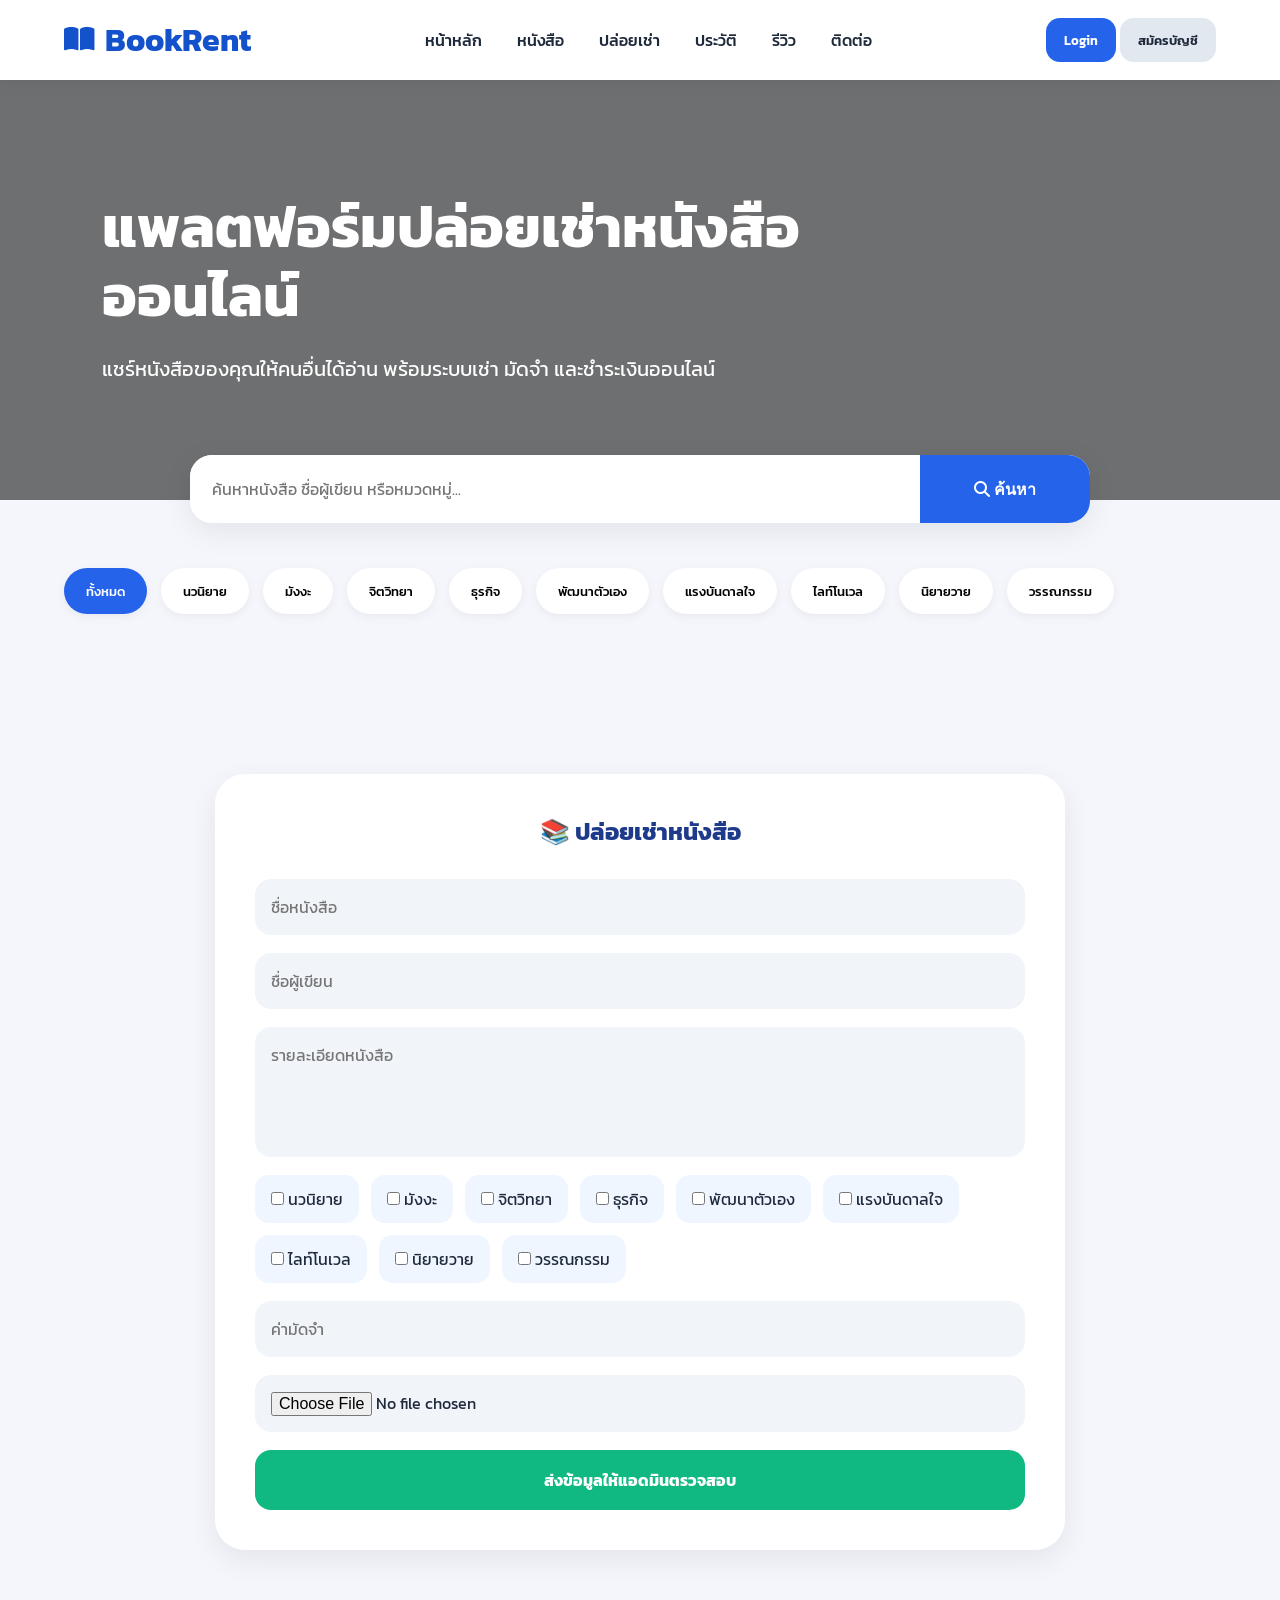
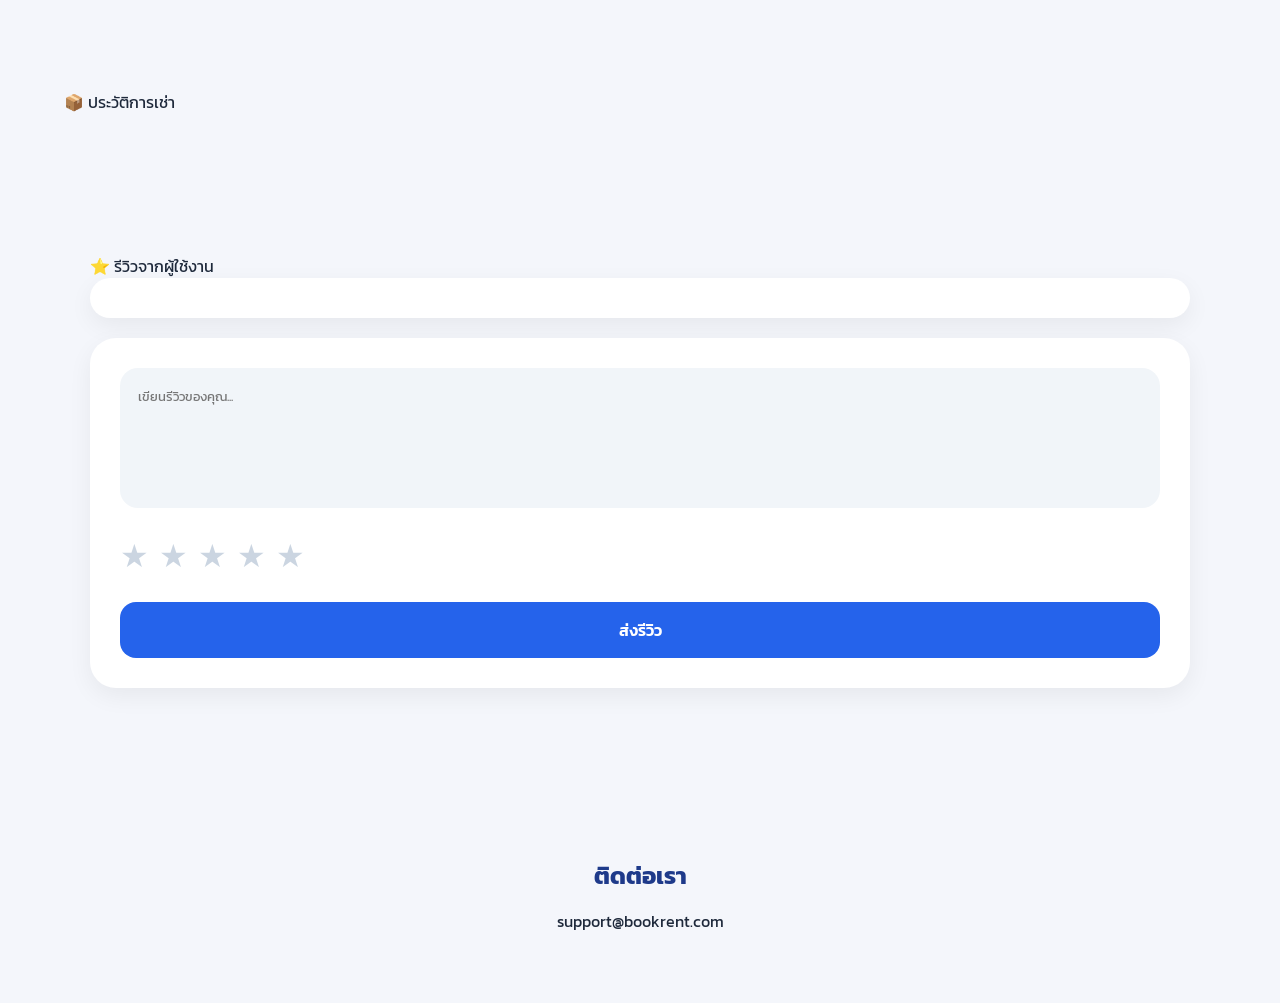
==== index.html @ e0155599 "Add files via upload" ====
<!DOCTYPE html>
<html lang="th">

<head>

    <meta charset="UTF-8">

    <meta name="viewport" content="width=device-width, initial-scale=1.0">

    <title>BookRent Platform</title>

    <!-- FONT -->

    <link rel="preconnect" href="https://fonts.googleapis.com">

    <link rel="preconnect" href="https://fonts.gstatic.com" crossorigin>

    <link href="https://fonts.googleapis.com/css2?family=Kanit:wght@300;400;500;600;700&display=swap"
        rel="stylesheet">

    <!-- ICON -->

    <link rel="stylesheet"
        href="https://cdnjs.cloudflare.com/ajax/libs/font-awesome/6.5.2/css/all.min.css">

    <!-- STYLE -->

    <link rel="stylesheet" href="css/style.css">

</head>

<body>

    <!-- ================= LOADER ================= -->

    <div class="loader" id="loader">

        <div class="spinner"></div>

        <p>
            กำลังโหลดระบบ...
        </p>

    </div>

    <!-- ================= NAVBAR ================= -->

    <header class="navbar">

        <div class="logo">

            <i class="fa-solid fa-book-open"></i>
            BookRent

        </div>

        <nav>

            <ul class="nav-links">

                <li>
                    <a href="#home">
                        หน้าหลัก
                    </a>
                </li>

                <li>
                    <a href="#books">
                        หนังสือ
                    </a>
                </li>

                <li>
                    <a href="#listing">
                        ปล่อยเช่า
                    </a>
                </li>

                <li>
                    <a href="#history">
                        ประวัติ
                    </a>
                </li>

                <li>
                    <a href="#reviews">
                        รีวิว
                    </a>
                </li>

                <li>
                    <a href="#contact">
                        ติดต่อ
                    </a>
                </li>

            </ul>

        </nav>

        <!-- BEFORE LOGIN -->

        <div class="guest-actions" id="guestActions">

            <button class="login-nav-btn" id="openLoginBtn">

                Login

            </button>

            <button class="register-nav-btn" id="openRegisterBtn">

                สมัครบัญชี

            </button>

        </div>

        <!-- AFTER LOGIN -->

        <div class="user-box hidden" id="userProfile">

            <img src="https://i.pravatar.cc/100"
                class="user-avatar"
                id="userAvatar">

            <div class="profile-info">

                <h4 id="profileName">

                    Guest

                </h4>

                <span id="profileRole">

                    ผู้ใช้งาน

                </span>

            </div>

            <button class="logout-btn" id="logoutBtn">

                ออกจากระบบ

            </button>

        </div>

    </header>

    <!-- ================= HERO ================= -->

    <section class="hero" id="home">

        <div class="hero-overlay"></div>

        <div class="hero-content">

            <h1>

                แพลตฟอร์มปล่อยเช่าหนังสือออนไลน์

            </h1>

            <p>

                แชร์หนังสือของคุณให้คนอื่นได้อ่าน
                พร้อมระบบเช่า มัดจำ และชำระเงินออนไลน์

            </p>

        </div>

    </section>

    <!-- ================= SEARCH ================= -->

    <section class="search-section">

        <div class="search-box">

            <input type="text"
                id="searchInput"
                placeholder="ค้นหาหนังสือ ชื่อผู้เขียน หรือหมวดหมู่...">

            <button id="searchBtn">

                <i class="fa-solid fa-magnifying-glass"></i>

                ค้นหา

            </button>

        </div>

    </section>

    <!-- ================= CATEGORY ================= -->

    <section class="categories">

        <div class="category-buttons">

            <button class="category-btn active"
                data-category="all">

                ทั้งหมด

            </button>

            <button class="category-btn"
                data-category="นวนิยาย">

                นวนิยาย

            </button>

            <button class="category-btn"
                data-category="มังงะ">

                มังงะ

            </button>

            <button class="category-btn"
                data-category="จิตวิทยา">

                จิตวิทยา

            </button>

            <button class="category-btn"
                data-category="ธุรกิจ">

                ธุรกิจ

            </button>

            <button class="category-btn"
                data-category="พัฒนาตัวเอง">

                พัฒนาตัวเอง

            </button>

            <button class="category-btn"
                data-category="แรงบันดาลใจ">

                แรงบันดาลใจ

            </button>

            <button class="category-btn"
                data-category="ไลท์โนเวล">

                ไลท์โนเวล

            </button>

            <button class="category-btn"
                data-category="นิยายวาย">

                นิยายวาย

            </button>

            <button class="category-btn"
                data-category="วรรณกรรม">

                วรรณกรรม

            </button>

        </div>

    </section>

    <!-- ================= BOOK GRID ================= -->

    <section class="book-grid"
        id="books">

    </section>

    <!-- ================= LISTING ================= -->

    <section class="listing-section"
        id="listing">

        <div class="listing-box">

            <h2>

                📚 ปล่อยเช่าหนังสือ

            </h2>

            <form id="bookForm">

                <input type="text"
                    id="bookTitle"
                    placeholder="ชื่อหนังสือ"
                    required>

                <input type="text"
                    id="bookAuthor"
                    placeholder="ชื่อผู้เขียน"
                    required>

                <textarea id="bookDescription"
                    placeholder="รายละเอียดหนังสือ"></textarea>

                <!-- CATEGORY -->

                <div class="multi-category">

                    <label>

                        <input type="checkbox"
                            value="นวนิยาย">

                        นวนิยาย

                    </label>

                    <label>

                        <input type="checkbox"
                            value="มังงะ">

                        มังงะ

                    </label>

                    <label>

                        <input type="checkbox"
                            value="จิตวิทยา">

                        จิตวิทยา

                    </label>

                    <label>

                        <input type="checkbox"
                            value="ธุรกิจ">

                        ธุรกิจ

                    </label>

                    <label>

                        <input type="checkbox"
                            value="พัฒนาตัวเอง">

                        พัฒนาตัวเอง

                    </label>

                    <label>

                        <input type="checkbox"
                            value="แรงบันดาลใจ">

                        แรงบันดาลใจ

                    </label>

                    <label>

                        <input type="checkbox"
                            value="ไลท์โนเวล">

                        ไลท์โนเวล

                    </label>

                    <label>

                        <input type="checkbox"
                            value="นิยายวาย">

                        นิยายวาย

                    </label>

                    <label>

                        <input type="checkbox"
                            value="วรรณกรรม">

                        วรรณกรรม

                    </label>

                </div>

                <input type="number"
                    id="bookDeposit"
                    placeholder="ค่ามัดจำ">

                <input type="file"
                    id="bookImage"
                    accept="image/*">

                <img id="previewImage"
                    class="preview hidden">

                <button type="submit"
                    class="submit-btn">

                    ส่งข้อมูลให้แอดมินตรวจสอบ

                </button>

            </form>

            <div id="statusMessage"></div>

        </div>

    </section>

    <!-- ================= HISTORY ================= -->

    <section class="history-section"
        id="history">

        <div class="section-title">

            📦 ประวัติการเช่า

        </div>

        <div class="history-grid"
            id="historyGrid">

        </div>

    </section>

    <!-- ================= REVIEWS ================= -->

    <section class="reviews"
        id="reviews">

        <div class="reviews-container">

            <div class="section-title">

                ⭐ รีวิวจากผู้ใช้งาน

            </div>

            <!-- STORE RATE SUMMARY -->
            <div class="store-rate-summary" id="storeRateSummary">
                <!-- Rating will be displayed here -->
            </div>

            <div class="review-form-box">

                <textarea id="reviewMessage"
                    placeholder="เขียนรีวิวของคุณ..."></textarea>

                <div class="star-select">

                    <span data-star="1">★</span>
                    <span data-star="2">★</span>
                    <span data-star="3">★</span>
                    <span data-star="4">★</span>
                    <span data-star="5">★</span>

                </div>

                <button id="submitReviewBtn">

                    ส่งรีวิว

                </button>

            </div>

            <div class="review-list"
                id="reviewList">

            </div>

        </div>

    </section>

    <!-- ================= CONTACT ================= -->

    <section class="contact"
        id="contact">

        <h2>

            ติดต่อเรา

        </h2>

        <p>

            support@bookrent.com

        </p>

    </section>

    <!-- ================= LOGIN MODAL ================= -->

    <div class="login-modal hidden"
        id="loginModal">

        <div class="login-box">

            <span class="close-login"
                id="closeLoginModal">

                ✕

            </span>

            <h2>

                เข้าสู่ระบบ

            </h2>

            <input type="text"
                id="loginUsername"
                placeholder="ชื่อผู้ใช้">

            <input type="password"
                id="loginPassword"
                placeholder="รหัสผ่าน">

            <button class="register-btn"
                id="loginBtn">

                Login

            </button>

        </div>

    </div>

    <!-- ================= REGISTER MODAL ================= -->

    <div class="register-modal hidden"
        id="registerModal">

        <div class="register-box">

            <span class="close-register"
                id="closeRegisterModal">

                ✕

            </span>

            <h2>

                สมัครบัญชี

            </h2>

            <input type="text"
                id="registerUsername"
                placeholder="ชื่อผู้ใช้">

            <input type="text"
                id="registerPhone"
                placeholder="เบอร์โทรศัพท์">

            <input type="password"
                id="registerPassword"
                placeholder="รหัสผ่าน">

            <input type="password"
                id="registerConfirmPassword"
                placeholder="ยืนยันรหัสผ่าน">

            <!-- TERMS -->

            <div class="terms-box-check" style="display: flex; justify-content: space-between; align-items: center; margin-bottom: 20px; margin-top: 10px;">
                <label style="display: flex; align-items: center; gap: 8px; cursor: pointer; margin: 0; font-weight: 500;">
                    <input type="checkbox" id="acceptTerms" style="width: 18px; height: 18px; margin: 0; cursor: pointer;">
                    ฉันยอมรับ
                </label>
                <span id="openTerms" style="color: #4f46e5; cursor: pointer; text-decoration: underline; font-weight: 600;">
                    เงื่อนไขการใช้บริการ
                </span>
            </div>

            <button class="register-btn"
                id="registerBtn">

                สมัครบัญชี

            </button>

        </div>

    </div>

    <!-- ================= TERMS MODAL ================= -->

    <div class="terms-modal hidden"
        id="termsModal">

        <div class="terms-content-box">

            <span class="close-terms"
                id="closeTermsModal">

                ✕

            </span>

            <h2>

                เงื่อนไขการใช้บริการ

            </h2>

            <div class="terms-content" style="max-height: 400px; overflow-y: auto; text-align: left; padding: 10px; font-size: 1rem; line-height: 1.6;">
                <h3 style="margin-bottom: 10px; color: #1e293b; font-size: 1.5rem;">ข้อกำหนดและเงื่อนไขการใช้บริการ (Terms of Service)</h3>
                <p>ยินดีต้อนรับสู่เว็บไซต์ “BookRent Platform”<br>เว็บไซต์สำหรับปล่อยเช่าและเช่าหนังสือออนไลน์</p>
                <p>การสมัครสมาชิก การเข้าใช้งาน หรือการใช้บริการใด ๆ บนเว็บไซต์ ถือว่าผู้ใช้งานได้อ่าน เข้าใจ และตกลงผูกพันตามข้อกำหนดและเงื่อนไขฉบับนี้ รวมถึงนโยบายความเป็นส่วนตัวของเว็บไซต์</p>
                
                <h4 style="margin-top: 15px; color: #1e293b; font-size: 1.2rem;">1. คำนิยาม</h4>
                <ul style="margin-left: 20px;">
                    <li>“เว็บไซต์” หมายถึง BookRent Platform และระบบทั้งหมดที่เกี่ยวข้อง</li>
                    <li>“ผู้ใช้บริการ” หมายถึง บุคคลทั่วไป สมาชิก ผู้เช่า และผู้ปล่อยเช่า</li>
                    <li>“ผู้ปล่อยเช่า” หมายถึง สมาชิกที่นำหนังสือมาลงประกาศให้เช่า</li>
                    <li>“ผู้เช่า” หมายถึง สมาชิกที่ทำรายการเช่าหนังสือผ่านเว็บไซต์</li>
                    <li>“หนังสือ” หมายถึง หนังสือหรือสื่อสิ่งพิมพ์ทุกประเภทที่ถูกเผยแพร่บนระบบ</li>
                </ul>

                <h4 style="margin-top: 15px; color: #1e293b; font-size: 1.2rem;">2. การสมัครสมาชิก</h4>
                <ul style="margin-left: 20px;">
                    <li>ผู้ใช้งานต้องกรอกข้อมูลที่ถูกต้องและเป็นความจริง</li>
                    <li>ผู้ใช้งานมีหน้าที่เก็บรักษาชื่อผู้ใช้และรหัสผ่านเป็นความลับ</li>
                    <li>ห้ามสร้างบัญชีปลอม แอบอ้างบุคคลอื่น หรือใช้ข้อมูลเท็จ</li>
                    <li>ผู้ใช้งานต้องมีอายุไม่ต่ำกว่า 15 ปี หรือได้รับความยินยอมจากผู้ปกครอง</li>
                    <li>เว็บไซต์มีสิทธิ์ระงับ ลบ หรือปฏิเสธบัญชีผู้ใช้ หากพบการใช้งานที่ผิดกฎหมายหรือผิดเงื่อนไขของระบบ</li>
                </ul>

                <h4 style="margin-top: 15px; color: #1e293b; font-size: 1.2rem;">3. การใช้งานเว็บไซต์</h4>
                <p>ผู้ใช้งานตกลงว่าจะไม่กระทำการดังต่อไปนี้</p>
                <ul style="margin-left: 20px;">
                    <li>ใช้งานเว็บไซต์เพื่อหลอกลวง ฉ้อโกง หรือแสวงหาผลประโยชน์โดยมิชอบ</li>
                    <li>โพสต์ข้อมูลเท็จ ข้อมูลที่สร้างความเสียหาย หรือข้อมูลที่ผิดกฎหมาย</li>
                    <li>เผยแพร่หนังสือละเมิดลิขสิทธิ์</li>
                    <li>พยายามเข้าถึงระบบ เซิร์ฟเวอร์ หรือข้อมูลของผู้อื่นโดยไม่ได้รับอนุญาต</li>
                    <li>ใช้โปรแกรม Bot, Malware, Virus หรือระบบอัตโนมัติที่ส่งผลกระทบต่อเว็บไซต์</li>
                </ul>
                <p>หากตรวจพบการกระทำดังกล่าว เว็บไซต์มีสิทธิ์ระงับบัญชี ลบข้อมูล หรือดำเนินคดีตามกฎหมายทันที</p>

                <h4 style="margin-top: 15px; color: #1e293b; font-size: 1.2rem;">4. การปล่อยเช่าหนังสือ</h4>
                <ul style="margin-left: 20px;">
                    <li>ผู้ปล่อยเช่าต้องเป็นเจ้าของหนังสือ หรือมีสิทธิ์ในการนำหนังสือมาปล่อยเช่า</li>
                    <li>ผู้ปล่อยเช่าต้องระบุรายละเอียดหนังสือให้ครบถ้วนและถูกต้อง เช่น ชื่อหนังสือ ชื่อผู้เขียน สภาพหนังสือ ราคาเช่า ระยะเวลาเช่า</li>
                    <li>ห้ามลงประกาศหนังสือที่ผิดกฎหมาย ละเมิดลิขสิทธิ์ หรือมีเนื้อหาไม่เหมาะสม</li>
                    <li>เว็บไซต์มีสิทธิ์ลบประกาศที่ไม่เหมาะสมโดยไม่ต้องแจ้งให้ทราบล่วงหน้า</li>
                </ul>

                <h4 style="margin-top: 15px; color: #1e293b; font-size: 1.2rem;">5. การเช่าหนังสือ</h4>
                <ul style="margin-left: 20px;">
                    <li>ผู้เช่าต้องตรวจสอบรายละเอียดหนังสือก่อนทำรายการ</li>
                    <li>เมื่อชำระเงินหรือยืนยันการเช่า ถือว่าผู้เช่ายอมรับรายละเอียดและเงื่อนไขของรายการนั้น</li>
                    <li>ผู้เช่าต้องคืนหนังสือตามระยะเวลาที่กำหนด</li>
                    <li>หากหนังสือเสียหาย สูญหาย หรือคืนล่าช้า ผู้เช่าอาจต้องรับผิดชอบค่าเสียหายตามที่ผู้ปล่อยเช่ากำหนด</li>
                </ul>
                <p>เว็บไซต์ทำหน้าที่เป็นเพียง “ตัวกลาง” ระหว่างผู้เช่าและผู้ปล่อยเช่าเท่านั้น</p>

                <h4 style="margin-top: 15px; color: #1e293b; font-size: 1.2rem;">6. การชำระเงิน</h4>
                <ul style="margin-left: 20px;">
                    <li>การชำระเงินต้องดำเนินการผ่านช่องทางที่เว็บไซต์กำหนด</li>
                    <li>ผู้ใช้งานต้องตรวจสอบข้อมูลก่อนทำการชำระเงินทุกครั้ง</li>
                    <li>เว็บไซต์จะไม่รับผิดชอบต่อความเสียหายที่เกิดจากการโอนเงินผิดบัญชีจากความผิดพลาดของผู้ใช้งานเอง</li>
                </ul>

                <h4 style="margin-top: 15px; color: #1e293b; font-size: 1.2rem;">7. การคุ้มครองข้อมูลส่วนบุคคล (PDPA)</h4>
                <p>เว็บไซต์อาจมีการเก็บรวบรวมข้อมูลส่วนบุคคล เช่น ชื่อผู้ใช้ เบอร์โทรศัพท์ อีเมล ข้อมูลการเข้าสู่ระบบ ข้อมูลการใช้งานเว็บไซต์</p>
                <p>ข้อมูลดังกล่าวจะถูกนำไปใช้เพื่อ: ยืนยันตัวตน พัฒนาการให้บริการ ป้องกันการทุจริต ติดต่อผู้ใช้งานเกี่ยวกับบริการของเว็บไซต์</p>
                <p>เว็บไซต์จะดำเนินการตาม พระราชบัญญัติคุ้มครองข้อมูลส่วนบุคคล พ.ศ. 2562 (PDPA) และจะไม่เปิดเผยข้อมูลแก่บุคคลภายนอกโดยไม่ได้รับความยินยอม เว้นแต่กรณีที่กฎหมายกำหนด</p>

                <h4 style="margin-top: 15px; color: #1e293b; font-size: 1.2rem;">8. ทรัพย์สินทางปัญญา</h4>
                <ul style="margin-left: 20px;">
                    <li>ข้อความ รูปภาพ โลโก้ โค้ด ระบบ และองค์ประกอบต่าง ๆ ของเว็บไซต์ ถือเป็นทรัพย์สินทางปัญญาของเว็บไซต์หรือเจ้าของลิขสิทธิ์</li>
                    <li>ห้ามคัดลอก ดัดแปลง หรือเผยแพร่โดยไม่ได้รับอนุญาต</li>
                </ul>

                <h4 style="margin-top: 15px; color: #1e293b; font-size: 1.2rem;">9. การจำกัดความรับผิดชอบ</h4>
                <p>เว็บไซต์จะไม่รับผิดชอบต่อ:</p>
                <ul style="margin-left: 20px;">
                    <li>ความเสียหายที่เกิดจากการใช้งานของผู้ใช้บริการ</li>
                    <li>ข้อมูลที่สมาชิกโพสต์</li>
                    <li>การสูญหายของหนังสือระหว่างผู้เช่าและผู้ปล่อยเช่า</li>
                    <li>ความเสียหายจากไวรัส การโจมตีระบบ หรือเหตุสุดวิสัย</li>
                </ul>

                <h4 style="margin-top: 15px; color: #1e293b; font-size: 1.2rem;">10. การแก้ไขเงื่อนไข</h4>
                <p>เว็บไซต์สามารถแก้ไข เปลี่ยนแปลง หรือเพิ่มเติมเงื่อนไขการใช้บริการได้ตลอดเวลา โดยไม่จำเป็นต้องแจ้งให้ทราบล่วงหน้า และให้มีผลทันทีเมื่อเผยแพร่บนเว็บไซต์</p>

                <h4 style="margin-top: 15px; color: #1e293b; font-size: 1.2rem;">11. กฎหมายที่ใช้บังคับ</h4>
                <p>ข้อกำหนดและเงื่อนไขฉบับนี้อยู่ภายใต้กฎหมายของประเทศไทย หากเกิดข้อพิพาทใด ๆ ให้ศาลไทยเป็นผู้มีอำนาจในการพิจารณาคดี</p>
                <p>รวมถึงอาจอยู่ภายใต้:<br>
                พระราชบัญญัติว่าด้วยการกระทำความผิดเกี่ยวกับคอมพิวเตอร์ พ.ศ. 2560<br>
                พระราชบัญญัติคุ้มครองข้อมูลส่วนบุคคล พ.ศ. 2562<br>
                พระราชบัญญัติลิขสิทธิ์ พ.ศ. 2537 และฉบับแก้ไขเพิ่มเติม</p>
            </div>

        </div>

    </div>

    <!-- ================= RENT MODAL ================= -->

    <div class="rent-modal hidden"
        id="rentModal">

        <div class="rent-box">

            <span class="close-rent"
                id="closeRentModal">

                ✕

            </span>

            <div class="rent-grid">

                <!-- LEFT -->

                <div class="rent-left">

                    <img id="rentBookImage">

                </div>

                <!-- RIGHT -->

                <div class="rent-right">

                    <h2 id="rentBookTitle"></h2>

                    <p id="rentBookAuthor"></p>

                    <p id="rentBookCategory"></p>

                    <p id="rentBookDeposit"></p>

                    <!-- SHIPPING -->

                    <div class="shipping-section">

                        <h3>

                            🚚 ข้อมูลจัดส่ง

                        </h3>

                        <input type="text"
                            id="shippingName"
                            placeholder="ชื่อ - นามสกุล">

                        <input type="text"
                            id="shippingPhone"
                            placeholder="เบอร์โทรศัพท์">

                        <textarea id="shippingAddress"
                            placeholder="ที่อยู่จัดส่ง"></textarea>

                        <select id="shippingMethod">

                            <option>

                                EMS

                            </option>

                            <option>

                                ลงทะเบียน

                            </option>

                            <option>

                                Flash Express

                            </option>

                        </select>

                    </div>

                    <button class="confirm-rent-btn"
                        id="confirmRentBtn">

                        ยืนยันการเช่า

                    </button>

                </div>

            </div>

        </div>

    </div>

    <!-- ================= PAYMENT MODAL ================= -->

    <div class="payment-modal hidden"
        id="paymentModal">

        <div class="payment-box">

            <span class="close-payment"
                id="closePaymentModal">

                ✕

            </span>

            <h2>

                ชำระค่ามัดจำ

            </h2>

            <!-- QR IMAGE -->

            <img src="qr.jpg"
                alt="QR PromptPay"
                class="qr-image">

            <div class="timer-box">

                <span id="timer">

                    05:00

                </span>

            </div>

            <div class="payment-upload">

                <h3>

                    อัปโหลดสลิปการโอน

                </h3>

                <input type="file"
                    id="paymentSlip"
                    accept="image/*">

            </div>

            <button class="confirm-rent-btn"
                id="confirmPaymentBtn">

                ยืนยันการชำระเงิน

            </button>

        </div>

    </div>



    <!-- ================= FIREBASE ================= -->
    <script src="https://www.gstatic.com/firebasejs/10.12.0/firebase-app-compat.js"></script>
    <script src="https://www.gstatic.com/firebasejs/10.12.0/firebase-firestore-compat.js"></script>
    <script>
        const firebaseConfig = {
            apiKey: "AIzaSyCq0wj_mgvm9JiiZo95sk_UPrc8eWw3PUc",
            authDomain: "bookrent-9f0b1.firebaseapp.com",
            projectId: "bookrent-9f0b1",
            storageBucket: "bookrent-9f0b1.firebasestorage.app",
            messagingSenderId: "557926377087",
            appId: "1:557926377087:web:0cd313f6c104f7aabc814a"
        };
        firebase.initializeApp(firebaseConfig);
        const db = firebase.firestore();
    </script>

    <!-- ================= SCRIPT ================= -->
    <script src="js/javascript.js"></script>

</body>

</html>
---- css/style.css ----
/* =========================
   RESET
========================= */

*{
    margin:0;
    padding:0;
    box-sizing:border-box;
}

html{
    scroll-behavior:smooth;
}

body{
    font-family:'Kanit',sans-serif;
    background:#f4f6fb;
    color:#1e293b;
    overflow-x:hidden;
}

/* =========================
   UTIL
========================= */

.hidden{
    display:none !important;
}

/* =========================
   LOADER
========================= */

.loader{
    position:fixed;
    inset:0;
    background:white;
    display:flex;
    flex-direction:column;
    justify-content:center;
    align-items:center;
    z-index:99999;
}

.spinner{
    width:70px;
    height:70px;
    border-radius:50%;
    border:6px solid #dbeafe;
    border-top:6px solid #2563eb;
    animation:spin 1s linear infinite;
}

@keyframes spin{
    to{
        transform:rotate(360deg);
    }
}

.loader p{
    margin-top:20px;
    font-size:1rem;
    font-weight:600;
    color:#2563eb;
}

/* =========================
   NAVBAR
========================= */

.navbar{
    position:sticky;
    top:0;
    z-index:999;
    background:white;
    display:flex;
    justify-content:space-between;
    align-items:center;
    padding:16px 5%;
    box-shadow:0 2px 18px rgba(0,0,0,.06);
}

.logo{
    display:flex;
    align-items:center;
    gap:10px;
    font-size:2rem;
    font-weight:700;
    color:#1452cc;
}

.logo i{
    font-size:1.7rem;
}

.nav-links{
    display:flex;
    align-items:center;
    gap:35px;
    list-style:none;
}

.nav-links a{
    text-decoration:none;
    color:#1e293b;
    font-weight:500;
    transition:.2s;
}

.nav-links a:hover{
    color:#2563eb;
}

.profile{
    display:flex;
    align-items:center;
    gap:14px;
}

.auth-buttons{
    display:flex;
    gap:10px;
}

.login-nav-btn,
.register-nav-btn,
.logout-btn{
    border:none;
    padding:12px 18px;
    border-radius:14px;
    cursor:pointer;
    font-weight:600;
    transition:.2s;
    font-family:'Kanit',sans-serif;
}

.login-nav-btn{
    background:#2563eb;
    color:white;
}

.login-nav-btn:hover{
    background:#1d4ed8;
}

.register-nav-btn{
    background:#e2e8f0;
    color:#1e293b;
}

.register-nav-btn:hover{
    background:#cbd5e1;
}

.logout-btn{
    background:#ef4444;
    color:white;
}

.logout-btn:hover{
    background:#dc2626;
}

.user-box{
    display:flex;
    align-items:center;
    gap:12px;
    background:#f8fafc;
    padding:8px 14px;
    border-radius:20px;
}

.user-box img{
    width:52px;
    height:52px;
    border-radius:50%;
    object-fit:cover;
}

.profile-info{
    display:flex;
    flex-direction:column;
}

#profileName{
    font-weight:700;
    font-size:1rem;
}

#profileRole{
    font-size:.85rem;
    color:#64748b;
}

/* =========================
   HERO
========================= */

.hero{
    min-height:420px;
    background:
        linear-gradient(
            rgba(0,0,0,.55),
            rgba(0,0,0,.55)
        ),
        url("https://images.unsplash.com/photo-1521587760476-6c12a4b040da?q=80&w=1600&auto=format&fit=crop");

    background-size:cover;
    background-position:center;
    display:flex;
    align-items:center;
    padding:80px 8%;
    color:white;
}

.hero-content{
    max-width:700px;
}

.hero h1{
    font-size:3.6rem;
    line-height:1.2;
    font-weight:700;
}

.hero p{
    margin-top:20px;
    font-size:1.25rem;
    line-height:1.8;
}

/* =========================
   SEARCH
========================= */

.search-section{
    margin-top:-45px;
    padding:0 5%;
    position:relative;
    z-index:5;
}

.search-box{
    max-width:900px;
    margin:auto;
    background:white;
    border-radius:22px;
    overflow:hidden;
    display:flex;
    box-shadow:0 8px 30px rgba(0,0,0,.08);
}

.search-box input{
    flex:1;
    border:none;
    padding:22px;
    font-size:1rem;
    font-family:'Kanit',sans-serif;
}

.search-box input:focus{
    outline:none;
}

.search-box button{
    width:170px;
    border:none;
    background:#2563eb;
    color:white;
    font-size:1rem;
    font-weight:600;
    cursor:pointer;
    transition:.2s;
}

.search-box button:hover{
    background:#1d4ed8;
}

/* =========================
   CATEGORY
========================= */

.categories{
    padding:45px 5% 30px;
}

.category-buttons{
    display:flex;
    flex-wrap:wrap;
    gap:14px;
}

.category-btn{
    border:none;
    padding:13px 22px;
    border-radius:999px;
    background:white;
    box-shadow:0 3px 10px rgba(0,0,0,.05);
    cursor:pointer;
    font-family:'Kanit',sans-serif;
    font-weight:500;
    transition:.2s;
}

.category-btn:hover{
    transform:translateY(-2px);
}

.category-btn.active{
    background:#2563eb;
    color:white;
}

/* =========================
   BOOK GRID
========================= */

.book-grid{
    padding:0 5% 60px;
    display:grid;
    grid-template-columns:
        repeat(auto-fill,minmax(240px,1fr));
    gap:24px;
}

.book-card{
    background:white;
    border-radius:24px;
    overflow:hidden;
    border:1px solid #e2e8f0;
    transition:.25s;
}

.book-card:hover{
    transform:translateY(-5px);
    box-shadow:0 12px 28px rgba(0,0,0,.08);
}

.book-card img{
    width:100%;
    height:320px;
    object-fit:cover;
}

.book-content{
    padding:20px;
}

.book-content h3{
    font-size:1.2rem;
    margin-bottom:10px;
    min-height:55px;
}

.book-content p{
    color:#475569;
    margin-top:8px;
    font-size:.95rem;
}

.rent-btn{
    width:100%;
    margin-top:18px;
    border:none;
    background:#2563eb;
    color:white;
    padding:14px;
    border-radius:14px;
    font-family:'Kanit',sans-serif;
    font-size:1rem;
    font-weight:600;
    cursor:pointer;
    transition:.2s;
}

.rent-btn:hover{
    background:#1d4ed8;
}

/* =========================
   LISTING
========================= */

.listing-section{
    padding:70px 5%;
}

.listing-box{
    max-width:850px;
    margin:auto;
    background:white;
    border-radius:30px;
    padding:40px;
    box-shadow:0 10px 30px rgba(0,0,0,.07);
}

.listing-box h2{
    text-align:center;
    margin-bottom:30px;
    color:#1e3a8a;
}

.listing-box form{
    display:flex;
    flex-direction:column;
    gap:18px;
}

.listing-box input,
.listing-box textarea{
    border:none;
    background:#f1f5f9;
    padding:16px;
    border-radius:16px;
    font-size:1rem;
    font-family:'Kanit',sans-serif;
}

.listing-box textarea{
    resize:none;
    min-height:130px;
}

.multi-category{
    display:flex;
    flex-wrap:wrap;
    gap:12px;
}

.multi-category label{
    background:#eff6ff;
    padding:12px 16px;
    border-radius:14px;
    cursor:pointer;
}

.preview{
    width:100%;
    border-radius:20px;
}

.submit-btn{
    border:none;
    background:#10b981;
    color:white;
    padding:18px;
    border-radius:16px;
    cursor:pointer;
    font-size:1rem;
    font-weight:700;
    font-family:'Kanit',sans-serif;
}

.submit-btn:hover{
    background:#059669;
}

.success-box{
    margin-top:20px;
    background:#dcfce7;
    color:#166534;
    padding:16px;
    border-radius:16px;
    text-align:center;
    font-weight:600;
}

/* =========================
   HISTORY
========================= */

.history-section{
    padding:70px 5%;
}

.history-section h2{
    margin-bottom:30px;
    color:#1e3a8a;
}

.history-grid{
    display:grid;
    grid-template-columns:
        repeat(auto-fill,minmax(300px,1fr));
    gap:24px;
}

.history-card{
    background:white;
    border-radius:24px;
    overflow:hidden;
    border:1px solid #e2e8f0;
}

.history-card img{
    width:100%;
    height:220px;
    object-fit:cover;
}

.history-content{
    padding:20px;
}

.history-content p{
    margin-top:10px;
}

/* =========================
   REVIEWS
========================= */

.reviews{
    padding:70px 5%;
}

.reviews-container{
    max-width:1100px;
    margin:auto;
}

.reviews h2{
    margin-bottom:30px;
    color:#1e3a8a;
}

.store-rate-summary{
    background:white;
    padding:20px;
    border-radius:26px;
    box-shadow:0 8px 25px rgba(0,0,0,.06);
    margin-bottom:20px;
    display:flex;
    align-items:center;
    justify-content:center;
    gap:15px;
    text-align:center;
}

.store-rate-summary h3{
    font-size:2.5rem;
    color:#1e293b;
    margin:0;
}

.store-rate-summary .stars{
    font-size:1.8rem;
    color:#facc15;
}

.store-rate-summary p{
    color:#64748b;
    font-size:1rem;
    margin:0;
}

.review-form-box{
    background:white;
    padding:30px;
    border-radius:26px;
    box-shadow:0 8px 25px rgba(0,0,0,.06);
}

.review-form-box textarea{
    width:100%;
    min-height:140px;
    border:none;
    background:#f1f5f9;
    border-radius:18px;
    padding:18px;
    resize:none;
    font-family:'Kanit',sans-serif;
}

.star-select{
    display:flex;
    gap:10px;
    margin-top:18px;
}

.star-select span{
    font-size:2rem;
    color:#cbd5e1;
    cursor:pointer;
}

.star-select span.active{
    color:#facc15;
}

#submitReviewBtn{
    width:100%;
    margin-top:22px;
    border:none;
    padding:16px;
    border-radius:16px;
    background:#2563eb;
    color:white;
    font-size:1rem;
    font-weight:600;
    cursor:pointer;
    font-family:'Kanit',sans-serif;
}

.review-list{
    margin-top:30px;
    display:flex;
    flex-direction:column;
    gap:20px;
}

.review-card{
    background:white;
    padding:24px;
    border-radius:22px;
    border:1px solid #e2e8f0;
}

.review-top{
    display:flex;
    justify-content:space-between;
    align-items:center;
    margin-bottom:12px;
}

.review-user{
    font-weight:700;
}

.review-stars{
    color:#facc15;
}

/* =========================
   CONTACT
========================= */

.contact{
    padding:70px 5%;
    text-align:center;
}

.contact h2{
    color:#1e3a8a;
    margin-bottom:16px;
}

/* =========================
   MODAL
========================= */

.login-modal,
.register-modal,
.rent-modal,
.payment-modal,
.terms-modal{
    position:fixed;
    inset:0;
    background:rgba(0,0,0,.6);
    display:flex;
    justify-content:center;
    align-items:center;
    z-index:9999;
    padding:20px;
}

.login-box,
.register-box,
.payment-box{
    width:100%;
    max-width:500px;
    background:white;
    border-radius:28px;
    padding:35px;
    position:relative;
}

.terms-content-box{
    width:100%;
    max-width:700px;
    background:white;
    border-radius:28px;
    padding:35px;
    position:relative;
}

.login-box h2,
.register-box h2,
.payment-box h2,
.terms-content-box h2{
    margin-bottom:20px;
    color:#1e3a8a;
}

.login-box input,
.register-box input{
    width:100%;
    margin-top:15px;
    border:none;
    background:#f1f5f9;
    padding:16px;
    border-radius:16px;
    font-family:'Kanit',sans-serif;
}

.register-btn{
    width:100%;
    margin-top:20px;
    border:none;
    padding:16px;
    border-radius:16px;
    background:#2563eb;
    color:white;
    font-size:1rem;
    font-weight:600;
    cursor:pointer;
    font-family:'Kanit',sans-serif;
}

.register-btn:hover{
    background:#1d4ed8;
}

.close-login,
.close-register,
.close-rent,
.close-payment,
.close-terms{
    position:absolute;
    top:18px;
    right:22px;
    font-size:1.5rem;
    cursor:pointer;
}

/* =========================
   TERMS
========================= */

.terms-link{
    margin-top:18px;
    color:#2563eb;
    font-size:.95rem;
    cursor:pointer;
    font-weight:600;
}

.terms-check{
    margin-top:16px;
    display:flex;
    align-items:flex-start;
    gap:10px;
    font-size:.95rem;
}

.terms-check input{
    width:20px;
    height:20px;
    margin-top:2px;
}

.terms-box{
    margin-top:18px;
    background:#f8fafc;
    border:1px solid #dbeafe;
    padding:18px;
    border-radius:16px;
    line-height:1.8;
    max-height:200px;
    overflow:auto;
}

/* =========================
   RENT MODAL
========================= */

.rent-box{
    width:100%;
    max-width:1150px;
    background:white;
    border-radius:28px;
    padding:35px;
    position:relative;
}

.rent-grid{
    display:grid;
    grid-template-columns:1fr 1fr;
    gap:35px;
}

.rent-left img{
    width:100%;
    border-radius:22px;
}

.rent-right h2{
    margin-bottom:14px;
}

.rent-right p{
    margin-top:10px;
    color:#334155;
}

.shipping-section{
    margin-top:25px;
}

.shipping-section h3{
    margin-bottom:14px;
}

.shipping-section input,
.shipping-section textarea,
.shipping-section select{
    width:100%;
    margin-top:12px;
    border:none;
    background:#f1f5f9;
    padding:15px;
    border-radius:16px;
    font-family:'Kanit',sans-serif;
}

.shipping-section textarea{
    resize:none;
    min-height:120px;
}

.confirm-rent-btn{
    width:100%;
    margin-top:22px;
    border:none;
    background:#10b981;
    color:white;
    padding:17px;
    border-radius:16px;
    font-size:1rem;
    font-weight:700;
    cursor:pointer;
    font-family:'Kanit',sans-serif;
}

.confirm-rent-btn:hover{
    background:#059669;
}

/* =========================
   PAYMENT
========================= */

.payment-box{
    text-align:center;
}

.payment-box img{
    width:100%;
    max-width:420px;
    border-radius:20px;
    border:1px solid #e2e8f0;
    margin-top:10px;
}

.timer-box{
    margin-top:20px;
    font-size:2.2rem;
    font-weight:700;
    color:#ef4444;
}

.payment-upload{
    margin-top:24px;
    text-align:left;
}

.payment-upload input{
    width:100%;
    margin-top:12px;
}

.payment-buttons{
    display:flex;
    gap:12px;
    margin-top:24px;
}

.cancel-payment-btn{
    flex:1;
    border:none;
    border-radius:16px;
    background:#e5e7eb;
    cursor:pointer;
    font-weight:700;
    font-family:'Kanit',sans-serif;
}

.payment-buttons .confirm-rent-btn{
    margin-top:0;
    flex:1;
}

/* =========================
   ADMIN
========================= */

#adminDashboard{
    min-height:100vh;
    background:#0f172a;
    color:white;
    padding:60px 5%;
}

.admin-header{
    margin-bottom:40px;
}

.admin-header h1{
    font-size:2.5rem;
}

.admin-books{
    display:grid;
    grid-template-columns:
        repeat(auto-fill,minmax(280px,1fr));
    gap:28px;
}

.admin-card{
    background:#1e293b;
    border-radius:24px;
    overflow:hidden;
}

.admin-card img{
    width:100%;
    height:330px;
    object-fit:cover;
}

.admin-content{
    padding:20px;
}

.admin-content p{
    margin-top:10px;
    color:#cbd5e1;
}

.admin-actions{
    display:flex;
    gap:12px;
    margin-top:22px;
}

.approve-btn,
.reject-btn{
    flex:1;
    border:none;
    padding:14px;
    border-radius:14px;
    font-weight:700;
    cursor:pointer;
    font-family:'Kanit',sans-serif;
}

.approve-btn{
    background:#10b981;
    color:white;
}

.reject-btn{
    background:#ef4444;
    color:white;
}

/* =========================
   EMPTY
========================= */

.empty-box{
    width:100%;
    background:white;
    padding:50px;
    border-radius:24px;
    text-align:center;
}

/* =========================
   RESPONSIVE
========================= */

@media(max-width:1000px){

    .rent-grid{
        grid-template-columns:1fr;
    }

    .hero h1{
        font-size:2.8rem;
    }

}

@media(max-width:800px){

    .navbar{
        flex-direction:column;
        gap:20px;
    }

    .nav-links{
        flex-wrap:wrap;
        justify-content:center;
        gap:20px;
    }

    .hero{
        min-height:350px;
    }

    .hero h1{
        font-size:2.2rem;
    }

    .search-box{
        flex-direction:column;
    }

    .search-box button{
        width:100%;
        padding:18px;
    }

}

@media(max-width:600px){

    .book-grid{
        grid-template-columns:1fr;
    }

    .history-grid{
        grid-template-columns:1fr;
    }

    .payment-buttons{
        flex-direction:column;
    }

    .auth-buttons{
        flex-direction:column;
    }

    .user-box{
        width:100%;
        justify-content:center;
    }

}
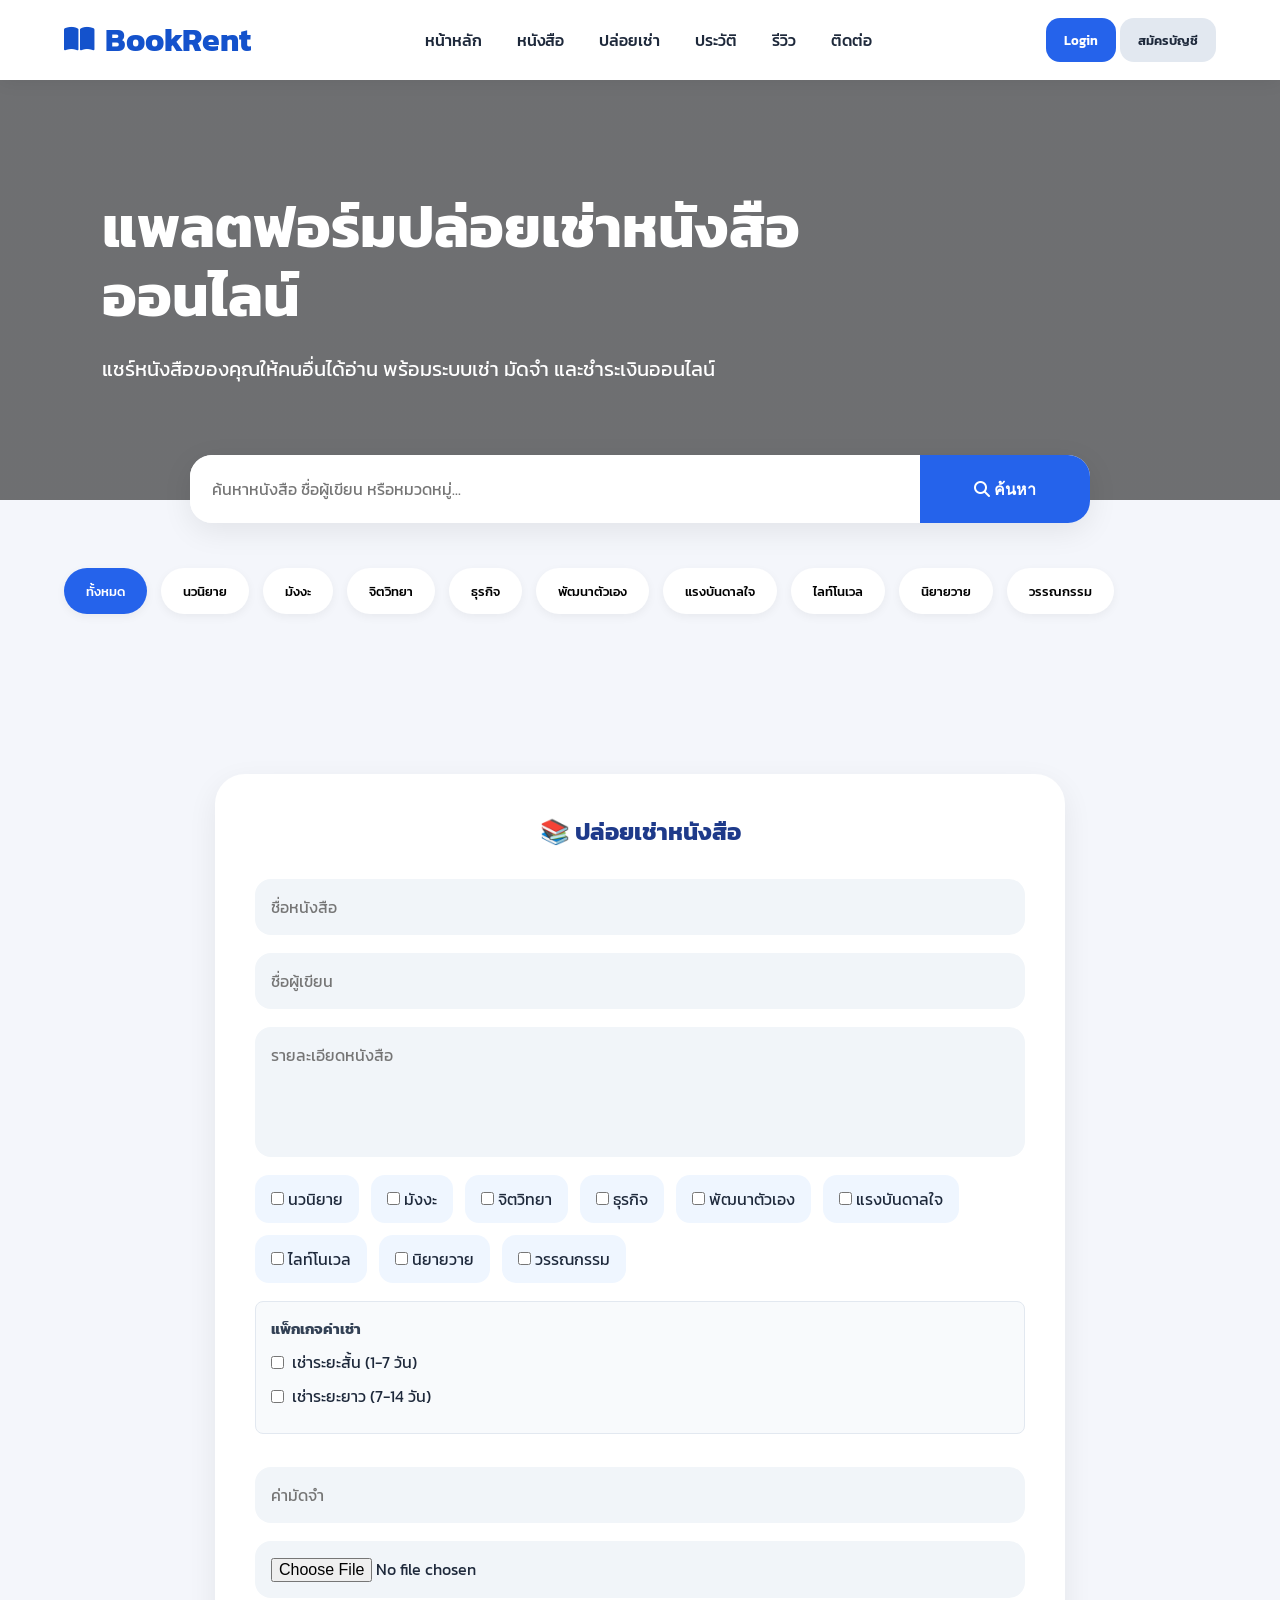
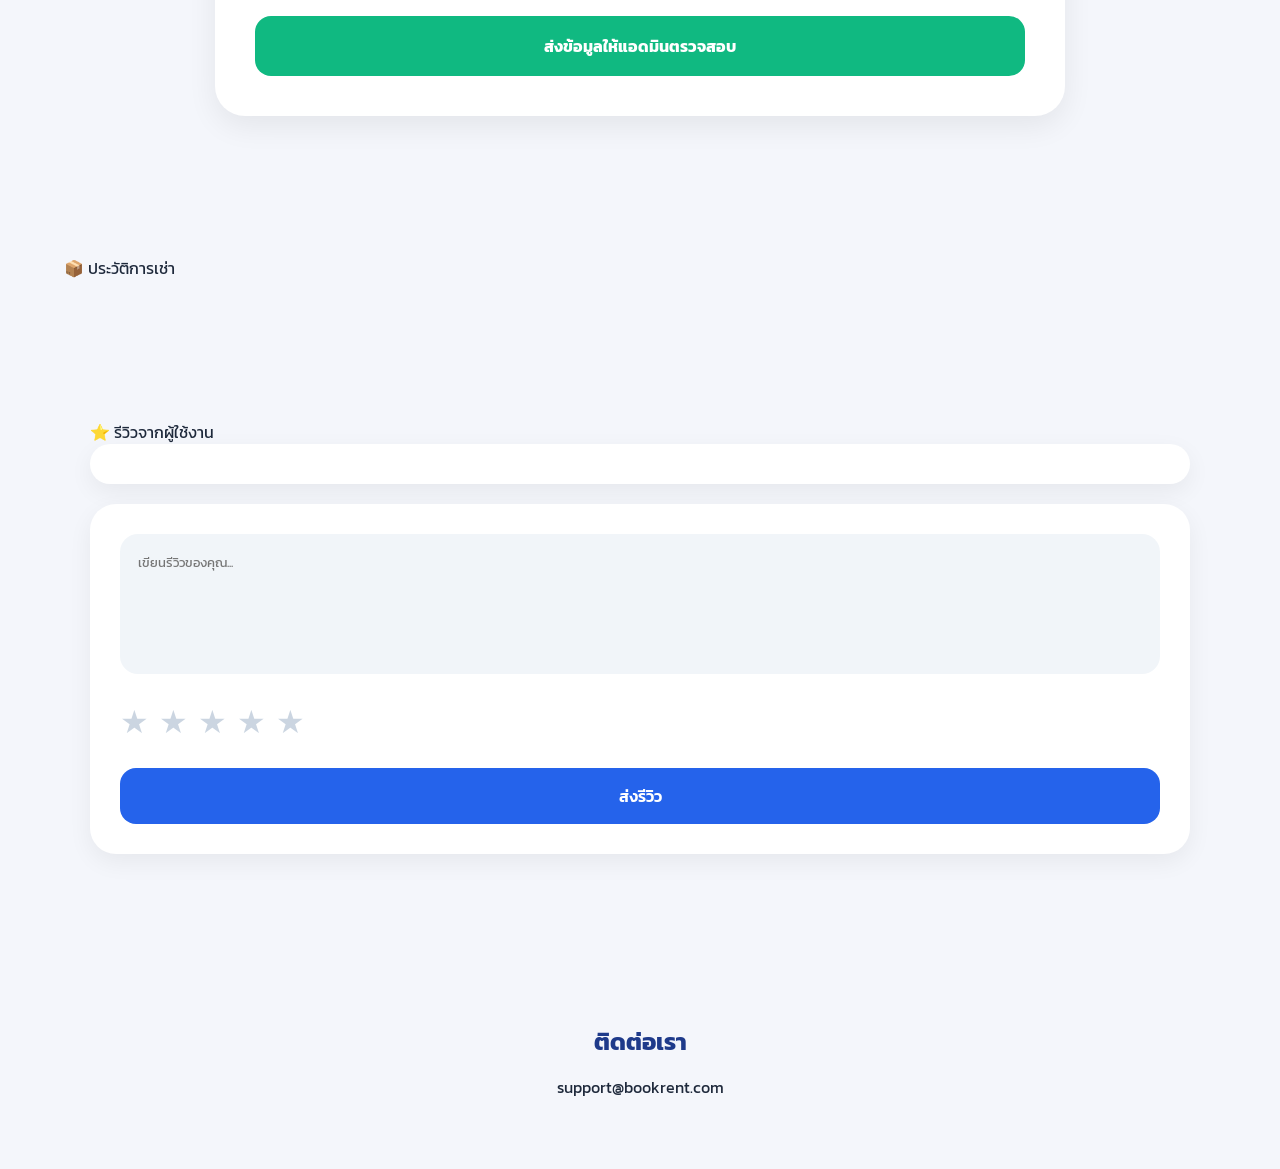
==== commit 1ef01a1c: "Add files via upload" ====
--- a/index.html
+++ b/index.html
@@ -15,13 +15,11 @@
 
     <link rel="preconnect" href="https://fonts.gstatic.com" crossorigin>
 
-    <link href="https://fonts.googleapis.com/css2?family=Kanit:wght@300;400;500;600;700&display=swap"
-        rel="stylesheet">
+    <link href="https://fonts.googleapis.com/css2?family=Kanit:wght@300;400;500;600;700&display=swap" rel="stylesheet">
 
     <!-- ICON -->
 
-    <link rel="stylesheet"
-        href="https://cdnjs.cloudflare.com/ajax/libs/font-awesome/6.5.2/css/all.min.css">
+    <link rel="stylesheet" href="https://cdnjs.cloudflare.com/ajax/libs/font-awesome/6.5.2/css/all.min.css">
 
     <!-- STYLE -->
 
@@ -120,9 +118,7 @@
 
         <div class="user-box hidden" id="userProfile">
 
-            <img src="https://i.pravatar.cc/100"
-                class="user-avatar"
-                id="userAvatar">
+            <img src="https://i.pravatar.cc/100" class="user-avatar" id="userAvatar">
 
             <div class="profile-info">
 
@@ -137,6 +133,11 @@
                     ผู้ใช้งาน
 
                 </span>
+                
+                <span id="profileCredit" style="display: block; font-size: 0.85rem; color: #10b981; margin-top: 5px; font-weight: 500;">
+                    เครดิตมัดจำ: 0 ฿
+                </span>
+                <button type="button" id="openWithdrawBtn" style="margin-top: 8px; font-size: 0.75rem; padding: 4px 8px; border-radius: 4px; background-color: #3b82f6; color: white; border: none; cursor: pointer; font-weight: 500;">ถอนเงิน</button>
 
             </div>
 
@@ -181,9 +182,7 @@
 
         <div class="search-box">
 
-            <input type="text"
-                id="searchInput"
-                placeholder="ค้นหาหนังสือ ชื่อผู้เขียน หรือหมวดหมู่...">
+            <input type="text" id="searchInput" placeholder="ค้นหาหนังสือ ชื่อผู้เขียน หรือหมวดหมู่...">
 
             <button id="searchBtn">
 
@@ -203,71 +202,61 @@
 
         <div class="category-buttons">
 
-            <button class="category-btn active"
-                data-category="all">
+            <button class="category-btn active" data-category="all">
 
                 ทั้งหมด
 
             </button>
 
-            <button class="category-btn"
-                data-category="นวนิยาย">
+            <button class="category-btn" data-category="นวนิยาย">
 
                 นวนิยาย
 
             </button>
 
-            <button class="category-btn"
-                data-category="มังงะ">
+            <button class="category-btn" data-category="มังงะ">
 
                 มังงะ
 
             </button>
 
-            <button class="category-btn"
-                data-category="จิตวิทยา">
+            <button class="category-btn" data-category="จิตวิทยา">
 
                 จิตวิทยา
 
             </button>
 
-            <button class="category-btn"
-                data-category="ธุรกิจ">
+            <button class="category-btn" data-category="ธุรกิจ">
 
                 ธุรกิจ
 
             </button>
 
-            <button class="category-btn"
-                data-category="พัฒนาตัวเอง">
+            <button class="category-btn" data-category="พัฒนาตัวเอง">
 
                 พัฒนาตัวเอง
 
             </button>
 
-            <button class="category-btn"
-                data-category="แรงบันดาลใจ">
+            <button class="category-btn" data-category="แรงบันดาลใจ">
 
                 แรงบันดาลใจ
 
             </button>
 
-            <button class="category-btn"
-                data-category="ไลท์โนเวล">
+            <button class="category-btn" data-category="ไลท์โนเวล">
 
                 ไลท์โนเวล
 
             </button>
 
-            <button class="category-btn"
-                data-category="นิยายวาย">
+            <button class="category-btn" data-category="นิยายวาย">
 
                 นิยายวาย
 
             </button>
 
-            <button class="category-btn"
-                data-category="วรรณกรรม">
+            <button class="category-btn" data-category="วรรณกรรม">
 
                 วรรณกรรม
 
@@ -279,15 +268,13 @@
 
     <!-- ================= BOOK GRID ================= -->
 
-    <section class="book-grid"
-        id="books">
+    <section class="book-grid" id="books">
 
     </section>
 
     <!-- ================= LISTING ================= -->
 
-    <section class="listing-section"
-        id="listing">
+    <section class="listing-section" id="listing">
 
         <div class="listing-box">
 
@@ -299,18 +286,11 @@
 
             <form id="bookForm">
 
-                <input type="text"
-                    id="bookTitle"
-                    placeholder="ชื่อหนังสือ"
-                    required>
-
-                <input type="text"
-                    id="bookAuthor"
-                    placeholder="ชื่อผู้เขียน"
-                    required>
-
-                <textarea id="bookDescription"
-                    placeholder="รายละเอียดหนังสือ"></textarea>
+                <input type="text" id="bookTitle" placeholder="ชื่อหนังสือ" required>
+
+                <input type="text" id="bookAuthor" placeholder="ชื่อผู้เขียน" required>
+
+                <textarea id="bookDescription" placeholder="รายละเอียดหนังสือ"></textarea>
 
                 <!-- CATEGORY -->
 
@@ -318,8 +298,7 @@
 
                     <label>
 
-                        <input type="checkbox"
-                            value="นวนิยาย">
+                        <input type="checkbox" value="นวนิยาย">
 
                         นวนิยาย
 
@@ -327,8 +306,7 @@
 
                     <label>
 
-                        <input type="checkbox"
-                            value="มังงะ">
+                        <input type="checkbox" value="มังงะ">
 
                         มังงะ
 
@@ -336,8 +314,7 @@
 
                     <label>
 
-                        <input type="checkbox"
-                            value="จิตวิทยา">
+                        <input type="checkbox" value="จิตวิทยา">
 
                         จิตวิทยา
 
@@ -345,8 +322,7 @@
 
                     <label>
 
-                        <input type="checkbox"
-                            value="ธุรกิจ">
+                        <input type="checkbox" value="ธุรกิจ">
 
                         ธุรกิจ
 
@@ -354,8 +330,7 @@
 
                     <label>
 
-                        <input type="checkbox"
-                            value="พัฒนาตัวเอง">
+                        <input type="checkbox" value="พัฒนาตัวเอง">
 
                         พัฒนาตัวเอง
 
@@ -363,8 +338,7 @@
 
                     <label>
 
-                        <input type="checkbox"
-                            value="แรงบันดาลใจ">
+                        <input type="checkbox" value="แรงบันดาลใจ">
 
                         แรงบันดาลใจ
 
@@ -372,8 +346,7 @@
 
                     <label>
 
-                        <input type="checkbox"
-                            value="ไลท์โนเวล">
+                        <input type="checkbox" value="ไลท์โนเวล">
 
                         ไลท์โนเวล
 
@@ -381,8 +354,7 @@
 
                     <label>
 
-                        <input type="checkbox"
-                            value="นิยายวาย">
+                        <input type="checkbox" value="นิยายวาย">
 
                         นิยายวาย
 
@@ -390,8 +362,7 @@
 
                     <label>
 
-                        <input type="checkbox"
-                            value="วรรณกรรม">
+                        <input type="checkbox" value="วรรณกรรม">
 
                         วรรณกรรม
 
@@ -399,19 +370,27 @@
 
                 </div>
 
-                <input type="number"
-                    id="bookDeposit"
-                    placeholder="ค่ามัดจำ">
-
-                <input type="file"
-                    id="bookImage"
-                    accept="image/*">
-
-                <img id="previewImage"
-                    class="preview hidden">
-
-                <button type="submit"
-                    class="submit-btn">
+                <div class="rent-packages" style="text-align: left; background: #f8fafc; padding: 15px; border-radius: 8px; margin-bottom: 15px; border: 1px solid #e2e8f0;">
+                    <h4 style="margin-bottom: 10px; color: #334155; font-size: 0.95rem;">แพ็กเกจค่าเช่า</h4>
+                    
+                    <label style="display: flex; gap: 8px; align-items: center; margin-bottom: 10px; cursor: pointer;">
+                        <input type="checkbox" id="package7"> เช่าระยะสั้น (1-7 วัน)
+                    </label>
+                    <input type="number" id="price7" class="hidden" placeholder="ค่าเช่า 1-7 วัน (บาท)" style="margin-bottom: 15px; margin-left: 25px; width: calc(100% - 25px);">
+
+                    <label style="display: flex; gap: 8px; align-items: center; margin-bottom: 10px; cursor: pointer;">
+                        <input type="checkbox" id="package14"> เช่าระยะยาว (7-14 วัน)
+                    </label>
+                    <input type="number" id="price14" class="hidden" placeholder="ค่าเช่า 7-14 วัน (บาท)" style="margin-left: 25px; width: calc(100% - 25px);">
+                </div>
+
+                <input type="number" id="bookDeposit" placeholder="ค่ามัดจำ" required>
+
+                <input type="file" id="bookImage" accept="image/*" required>
+
+                <img id="previewImage" class="preview hidden">
+
+                <button type="submit" class="submit-btn">
 
                     ส่งข้อมูลให้แอดมินตรวจสอบ
 
@@ -427,8 +406,7 @@
 
     <!-- ================= HISTORY ================= -->
 
-    <section class="history-section"
-        id="history">
+    <section class="history-section" id="history">
 
         <div class="section-title">
 
@@ -436,8 +414,7 @@
 
         </div>
 
-        <div class="history-grid"
-            id="historyGrid">
+        <div class="history-grid" id="historyGrid">
 
         </div>
 
@@ -445,8 +422,7 @@
 
     <!-- ================= REVIEWS ================= -->
 
-    <section class="reviews"
-        id="reviews">
+    <section class="reviews" id="reviews">
 
         <div class="reviews-container">
 
@@ -463,8 +439,7 @@
 
             <div class="review-form-box">
 
-                <textarea id="reviewMessage"
-                    placeholder="เขียนรีวิวของคุณ..."></textarea>
+                <textarea id="reviewMessage" placeholder="เขียนรีวิวของคุณ..."></textarea>
 
                 <div class="star-select">
 
@@ -484,8 +459,7 @@
 
             </div>
 
-            <div class="review-list"
-                id="reviewList">
+            <div class="review-list" id="reviewList">
 
             </div>
 
@@ -495,8 +469,7 @@
 
     <!-- ================= CONTACT ================= -->
 
-    <section class="contact"
-        id="contact">
+    <section class="contact" id="contact">
 
         <h2>
 
@@ -514,13 +487,11 @@
 
     <!-- ================= LOGIN MODAL ================= -->
 
-    <div class="login-modal hidden"
-        id="loginModal">
+    <div class="login-modal hidden" id="loginModal">
 
         <div class="login-box">
 
-            <span class="close-login"
-                id="closeLoginModal">
+            <span class="close-login" id="closeLoginModal">
 
                 ✕
 
@@ -532,16 +503,11 @@
 
             </h2>
 
-            <input type="text"
-                id="loginUsername"
-                placeholder="ชื่อผู้ใช้">
-
-            <input type="password"
-                id="loginPassword"
-                placeholder="รหัสผ่าน">
-
-            <button class="register-btn"
-                id="loginBtn">
+            <input type="text" id="loginUsername" placeholder="ชื่อผู้ใช้">
+
+            <input type="password" id="loginPassword" placeholder="รหัสผ่าน">
+
+            <button class="register-btn" id="loginBtn">
 
                 Login
 
@@ -553,13 +519,11 @@
 
     <!-- ================= REGISTER MODAL ================= -->
 
-    <div class="register-modal hidden"
-        id="registerModal">
+    <div class="register-modal hidden" id="registerModal">
 
         <div class="register-box">
 
-            <span class="close-register"
-                id="closeRegisterModal">
+            <span class="close-register" id="closeRegisterModal">
 
                 ✕
 
@@ -571,36 +535,31 @@
 
             </h2>
 
-            <input type="text"
-                id="registerUsername"
-                placeholder="ชื่อผู้ใช้">
-
-            <input type="text"
-                id="registerPhone"
-                placeholder="เบอร์โทรศัพท์">
-
-            <input type="password"
-                id="registerPassword"
-                placeholder="รหัสผ่าน">
-
-            <input type="password"
-                id="registerConfirmPassword"
-                placeholder="ยืนยันรหัสผ่าน">
+            <input type="text" id="registerUsername" placeholder="ชื่อผู้ใช้">
+
+            <input type="text" id="registerPhone" placeholder="เบอร์โทรศัพท์">
+
+            <input type="password" id="registerPassword" placeholder="รหัสผ่าน">
+
+            <input type="password" id="registerConfirmPassword" placeholder="ยืนยันรหัสผ่าน">
 
             <!-- TERMS -->
 
-            <div class="terms-box-check" style="display: flex; justify-content: space-between; align-items: center; margin-bottom: 20px; margin-top: 10px;">
-                <label style="display: flex; align-items: center; gap: 8px; cursor: pointer; margin: 0; font-weight: 500;">
-                    <input type="checkbox" id="acceptTerms" style="width: 18px; height: 18px; margin: 0; cursor: pointer;">
+            <div class="terms-box-check"
+                style="display: flex; justify-content: space-between; align-items: center; margin-bottom: 20px; margin-top: 10px;">
+                <label
+                    style="display: flex; align-items: center; gap: 8px; cursor: pointer; margin: 0; font-weight: 500;">
+                    <input type="checkbox" id="acceptTerms"
+                        style="width: 18px; height: 18px; margin: 0; cursor: pointer;">
                     ฉันยอมรับ
                 </label>
-                <span id="openTerms" style="color: #4f46e5; cursor: pointer; text-decoration: underline; font-weight: 600;">
+                <span id="openTerms"
+                    style="color: #4f46e5; cursor: pointer; text-decoration: underline; font-weight: 600;">
                     เงื่อนไขการใช้บริการ
                 </span>
             </div>
 
-            <button class="register-btn"
-                id="registerBtn">
+            <button class="register-btn" id="registerBtn">
 
                 สมัครบัญชี
 
@@ -612,13 +571,11 @@
 
     <!-- ================= TERMS MODAL ================= -->
 
-    <div class="terms-modal hidden"
-        id="termsModal">
+    <div class="terms-modal hidden" id="termsModal">
 
         <div class="terms-content-box">
 
-            <span class="close-terms"
-                id="closeTermsModal">
+            <span class="close-terms" id="closeTermsModal">
 
                 ✕
 
@@ -630,11 +587,14 @@
 
             </h2>
 
-            <div class="terms-content" style="max-height: 400px; overflow-y: auto; text-align: left; padding: 10px; font-size: 1rem; line-height: 1.6;">
-                <h3 style="margin-bottom: 10px; color: #1e293b; font-size: 1.5rem;">ข้อกำหนดและเงื่อนไขการใช้บริการ (Terms of Service)</h3>
+            <div class="terms-content"
+                style="max-height: 400px; overflow-y: auto; text-align: left; padding: 10px; font-size: 1rem; line-height: 1.6;">
+                <h3 style="margin-bottom: 10px; color: #1e293b; font-size: 1.5rem;">ข้อกำหนดและเงื่อนไขการใช้บริการ
+                    (Terms of Service)</h3>
                 <p>ยินดีต้อนรับสู่เว็บไซต์ “BookRent Platform”<br>เว็บไซต์สำหรับปล่อยเช่าและเช่าหนังสือออนไลน์</p>
-                <p>การสมัครสมาชิก การเข้าใช้งาน หรือการใช้บริการใด ๆ บนเว็บไซต์ ถือว่าผู้ใช้งานได้อ่าน เข้าใจ และตกลงผูกพันตามข้อกำหนดและเงื่อนไขฉบับนี้ รวมถึงนโยบายความเป็นส่วนตัวของเว็บไซต์</p>
-                
+                <p>การสมัครสมาชิก การเข้าใช้งาน หรือการใช้บริการใด ๆ บนเว็บไซต์ ถือว่าผู้ใช้งานได้อ่าน เข้าใจ
+                    และตกลงผูกพันตามข้อกำหนดและเงื่อนไขฉบับนี้ รวมถึงนโยบายความเป็นส่วนตัวของเว็บไซต์</p>
+
                 <h4 style="margin-top: 15px; color: #1e293b; font-size: 1.2rem;">1. คำนิยาม</h4>
                 <ul style="margin-left: 20px;">
                     <li>“เว็บไซต์” หมายถึง BookRent Platform และระบบทั้งหมดที่เกี่ยวข้อง</li>
@@ -650,7 +610,8 @@
                     <li>ผู้ใช้งานมีหน้าที่เก็บรักษาชื่อผู้ใช้และรหัสผ่านเป็นความลับ</li>
                     <li>ห้ามสร้างบัญชีปลอม แอบอ้างบุคคลอื่น หรือใช้ข้อมูลเท็จ</li>
                     <li>ผู้ใช้งานต้องมีอายุไม่ต่ำกว่า 15 ปี หรือได้รับความยินยอมจากผู้ปกครอง</li>
-                    <li>เว็บไซต์มีสิทธิ์ระงับ ลบ หรือปฏิเสธบัญชีผู้ใช้ หากพบการใช้งานที่ผิดกฎหมายหรือผิดเงื่อนไขของระบบ</li>
+                    <li>เว็บไซต์มีสิทธิ์ระงับ ลบ หรือปฏิเสธบัญชีผู้ใช้ หากพบการใช้งานที่ผิดกฎหมายหรือผิดเงื่อนไขของระบบ
+                    </li>
                 </ul>
 
                 <h4 style="margin-top: 15px; color: #1e293b; font-size: 1.2rem;">3. การใช้งานเว็บไซต์</h4>
@@ -667,7 +628,8 @@
                 <h4 style="margin-top: 15px; color: #1e293b; font-size: 1.2rem;">4. การปล่อยเช่าหนังสือ</h4>
                 <ul style="margin-left: 20px;">
                     <li>ผู้ปล่อยเช่าต้องเป็นเจ้าของหนังสือ หรือมีสิทธิ์ในการนำหนังสือมาปล่อยเช่า</li>
-                    <li>ผู้ปล่อยเช่าต้องระบุรายละเอียดหนังสือให้ครบถ้วนและถูกต้อง เช่น ชื่อหนังสือ ชื่อผู้เขียน สภาพหนังสือ ราคาเช่า ระยะเวลาเช่า</li>
+                    <li>ผู้ปล่อยเช่าต้องระบุรายละเอียดหนังสือให้ครบถ้วนและถูกต้อง เช่น ชื่อหนังสือ ชื่อผู้เขียน
+                        สภาพหนังสือ ราคาเช่า ระยะเวลาเช่า</li>
                     <li>ห้ามลงประกาศหนังสือที่ผิดกฎหมาย ละเมิดลิขสิทธิ์ หรือมีเนื้อหาไม่เหมาะสม</li>
                     <li>เว็บไซต์มีสิทธิ์ลบประกาศที่ไม่เหมาะสมโดยไม่ต้องแจ้งให้ทราบล่วงหน้า</li>
                 </ul>
@@ -677,7 +639,8 @@
                     <li>ผู้เช่าต้องตรวจสอบรายละเอียดหนังสือก่อนทำรายการ</li>
                     <li>เมื่อชำระเงินหรือยืนยันการเช่า ถือว่าผู้เช่ายอมรับรายละเอียดและเงื่อนไขของรายการนั้น</li>
                     <li>ผู้เช่าต้องคืนหนังสือตามระยะเวลาที่กำหนด</li>
-                    <li>หากหนังสือเสียหาย สูญหาย หรือคืนล่าช้า ผู้เช่าอาจต้องรับผิดชอบค่าเสียหายตามที่ผู้ปล่อยเช่ากำหนด</li>
+                    <li>หากหนังสือเสียหาย สูญหาย หรือคืนล่าช้า ผู้เช่าอาจต้องรับผิดชอบค่าเสียหายตามที่ผู้ปล่อยเช่ากำหนด
+                    </li>
                 </ul>
                 <p>เว็บไซต์ทำหน้าที่เป็นเพียง “ตัวกลาง” ระหว่างผู้เช่าและผู้ปล่อยเช่าเท่านั้น</p>
 
@@ -685,17 +648,23 @@
                 <ul style="margin-left: 20px;">
                     <li>การชำระเงินต้องดำเนินการผ่านช่องทางที่เว็บไซต์กำหนด</li>
                     <li>ผู้ใช้งานต้องตรวจสอบข้อมูลก่อนทำการชำระเงินทุกครั้ง</li>
-                    <li>เว็บไซต์จะไม่รับผิดชอบต่อความเสียหายที่เกิดจากการโอนเงินผิดบัญชีจากความผิดพลาดของผู้ใช้งานเอง</li>
+                    <li>เว็บไซต์จะไม่รับผิดชอบต่อความเสียหายที่เกิดจากการโอนเงินผิดบัญชีจากความผิดพลาดของผู้ใช้งานเอง
+                    </li>
                 </ul>
 
-                <h4 style="margin-top: 15px; color: #1e293b; font-size: 1.2rem;">7. การคุ้มครองข้อมูลส่วนบุคคล (PDPA)</h4>
-                <p>เว็บไซต์อาจมีการเก็บรวบรวมข้อมูลส่วนบุคคล เช่น ชื่อผู้ใช้ เบอร์โทรศัพท์ อีเมล ข้อมูลการเข้าสู่ระบบ ข้อมูลการใช้งานเว็บไซต์</p>
-                <p>ข้อมูลดังกล่าวจะถูกนำไปใช้เพื่อ: ยืนยันตัวตน พัฒนาการให้บริการ ป้องกันการทุจริต ติดต่อผู้ใช้งานเกี่ยวกับบริการของเว็บไซต์</p>
-                <p>เว็บไซต์จะดำเนินการตาม พระราชบัญญัติคุ้มครองข้อมูลส่วนบุคคล พ.ศ. 2562 (PDPA) และจะไม่เปิดเผยข้อมูลแก่บุคคลภายนอกโดยไม่ได้รับความยินยอม เว้นแต่กรณีที่กฎหมายกำหนด</p>
+                <h4 style="margin-top: 15px; color: #1e293b; font-size: 1.2rem;">7. การคุ้มครองข้อมูลส่วนบุคคล (PDPA)
+                </h4>
+                <p>เว็บไซต์อาจมีการเก็บรวบรวมข้อมูลส่วนบุคคล เช่น ชื่อผู้ใช้ เบอร์โทรศัพท์ อีเมล ข้อมูลการเข้าสู่ระบบ
+                    ข้อมูลการใช้งานเว็บไซต์</p>
+                <p>ข้อมูลดังกล่าวจะถูกนำไปใช้เพื่อ: ยืนยันตัวตน พัฒนาการให้บริการ ป้องกันการทุจริต
+                    ติดต่อผู้ใช้งานเกี่ยวกับบริการของเว็บไซต์</p>
+                <p>เว็บไซต์จะดำเนินการตาม พระราชบัญญัติคุ้มครองข้อมูลส่วนบุคคล พ.ศ. 2562 (PDPA)
+                    และจะไม่เปิดเผยข้อมูลแก่บุคคลภายนอกโดยไม่ได้รับความยินยอม เว้นแต่กรณีที่กฎหมายกำหนด</p>
 
                 <h4 style="margin-top: 15px; color: #1e293b; font-size: 1.2rem;">8. ทรัพย์สินทางปัญญา</h4>
                 <ul style="margin-left: 20px;">
-                    <li>ข้อความ รูปภาพ โลโก้ โค้ด ระบบ และองค์ประกอบต่าง ๆ ของเว็บไซต์ ถือเป็นทรัพย์สินทางปัญญาของเว็บไซต์หรือเจ้าของลิขสิทธิ์</li>
+                    <li>ข้อความ รูปภาพ โลโก้ โค้ด ระบบ และองค์ประกอบต่าง ๆ ของเว็บไซต์
+                        ถือเป็นทรัพย์สินทางปัญญาของเว็บไซต์หรือเจ้าของลิขสิทธิ์</li>
                     <li>ห้ามคัดลอก ดัดแปลง หรือเผยแพร่โดยไม่ได้รับอนุญาต</li>
                 </ul>
 
@@ -709,14 +678,16 @@
                 </ul>
 
                 <h4 style="margin-top: 15px; color: #1e293b; font-size: 1.2rem;">10. การแก้ไขเงื่อนไข</h4>
-                <p>เว็บไซต์สามารถแก้ไข เปลี่ยนแปลง หรือเพิ่มเติมเงื่อนไขการใช้บริการได้ตลอดเวลา โดยไม่จำเป็นต้องแจ้งให้ทราบล่วงหน้า และให้มีผลทันทีเมื่อเผยแพร่บนเว็บไซต์</p>
+                <p>เว็บไซต์สามารถแก้ไข เปลี่ยนแปลง หรือเพิ่มเติมเงื่อนไขการใช้บริการได้ตลอดเวลา
+                    โดยไม่จำเป็นต้องแจ้งให้ทราบล่วงหน้า และให้มีผลทันทีเมื่อเผยแพร่บนเว็บไซต์</p>
 
                 <h4 style="margin-top: 15px; color: #1e293b; font-size: 1.2rem;">11. กฎหมายที่ใช้บังคับ</h4>
-                <p>ข้อกำหนดและเงื่อนไขฉบับนี้อยู่ภายใต้กฎหมายของประเทศไทย หากเกิดข้อพิพาทใด ๆ ให้ศาลไทยเป็นผู้มีอำนาจในการพิจารณาคดี</p>
+                <p>ข้อกำหนดและเงื่อนไขฉบับนี้อยู่ภายใต้กฎหมายของประเทศไทย หากเกิดข้อพิพาทใด ๆ
+                    ให้ศาลไทยเป็นผู้มีอำนาจในการพิจารณาคดี</p>
                 <p>รวมถึงอาจอยู่ภายใต้:<br>
-                พระราชบัญญัติว่าด้วยการกระทำความผิดเกี่ยวกับคอมพิวเตอร์ พ.ศ. 2560<br>
-                พระราชบัญญัติคุ้มครองข้อมูลส่วนบุคคล พ.ศ. 2562<br>
-                พระราชบัญญัติลิขสิทธิ์ พ.ศ. 2537 และฉบับแก้ไขเพิ่มเติม</p>
+                    พระราชบัญญัติว่าด้วยการกระทำความผิดเกี่ยวกับคอมพิวเตอร์ พ.ศ. 2560<br>
+                    พระราชบัญญัติคุ้มครองข้อมูลส่วนบุคคล พ.ศ. 2562<br>
+                    พระราชบัญญัติลิขสิทธิ์ พ.ศ. 2537 และฉบับแก้ไขเพิ่มเติม</p>
             </div>
 
         </div>
@@ -725,13 +696,11 @@
 
     <!-- ================= RENT MODAL ================= -->
 
-    <div class="rent-modal hidden"
-        id="rentModal">
+    <div class="rent-modal hidden" id="rentModal">
 
         <div class="rent-box">
 
-            <span class="close-rent"
-                id="closeRentModal">
+            <span class="close-rent" id="closeRentModal">
 
                 ✕
 
@@ -759,6 +728,18 @@
 
                     <p id="rentBookDeposit"></p>
 
+                    <div id="rentPackageSelection" style="margin: 15px 0; text-align: left;">
+                        <!-- Packages populated by JS -->
+                    </div>
+
+                    <div class="payment-summary" style="background: #f8fafc; padding: 15px; border-radius: 8px; margin-bottom: 20px; text-align: left; border: 1px solid #e2e8f0; font-size: 0.9rem;">
+                        <p id="rentSummaryCredit" style="color: #10b981; font-weight: 600; margin-bottom: 8px;">เครดิตมัดจำที่มี: 0 บาท</p>
+                        <p id="rentSummaryDeposit" style="margin-bottom: 8px; color: #475569;">ค้างมัดจำเพิ่ม: 0 บาท</p>
+                        <p id="rentSummaryRent" style="margin-bottom: 8px; color: #475569;">ค่าเช่า: 0 บาท</p>
+                        <hr style="margin: 10px 0; border: 0; border-top: 1px dashed #cbd5e1;">
+                        <h3 id="rentSummaryTotal" style="color: #ef4444; font-size: 1.2rem; margin-top: 10px;">ยอดที่ต้องโอน: 0 บาท</h3>
+                    </div>
+
                     <!-- SHIPPING -->
 
                     <div class="shipping-section">
@@ -769,16 +750,11 @@
 
                         </h3>
 
-                        <input type="text"
-                            id="shippingName"
-                            placeholder="ชื่อ - นามสกุล">
-
-                        <input type="text"
-                            id="shippingPhone"
-                            placeholder="เบอร์โทรศัพท์">
-
-                        <textarea id="shippingAddress"
-                            placeholder="ที่อยู่จัดส่ง"></textarea>
+                        <input type="text" id="shippingName" placeholder="ชื่อ - นามสกุล">
+
+                        <input type="text" id="shippingPhone" placeholder="เบอร์โทรศัพท์">
+
+                        <textarea id="shippingAddress" placeholder="ที่อยู่จัดส่ง"></textarea>
 
                         <select id="shippingMethod">
 
@@ -804,8 +780,7 @@
 
                     </div>
 
-                    <button class="confirm-rent-btn"
-                        id="confirmRentBtn">
+                    <button class="confirm-rent-btn" id="confirmRentBtn">
 
                         ยืนยันการเช่า
 
@@ -821,13 +796,11 @@
 
     <!-- ================= PAYMENT MODAL ================= -->
 
-    <div class="payment-modal hidden"
-        id="paymentModal">
+    <div class="payment-modal hidden" id="paymentModal">
 
         <div class="payment-box">
 
-            <span class="close-payment"
-                id="closePaymentModal">
+            <span class="close-payment" id="closePaymentModal">
 
                 ✕
 
@@ -841,9 +814,8 @@
 
             <!-- QR IMAGE -->
 
-            <img src="qr.jpg"
-                alt="QR PromptPay"
-                class="qr-image">
+            <img src="assets/images/qr.jpg" alt="QR PromptPay" class="qr-image"
+                style="width: 250px; height: auto; display: block; margin: 0 auto 20px;">
 
             <div class="timer-box">
 
@@ -863,14 +835,11 @@
 
                 </h3>
 
-                <input type="file"
-                    id="paymentSlip"
-                    accept="image/*">
-
-            </div>
-
-            <button class="confirm-rent-btn"
-                id="confirmPaymentBtn">
+                <input type="file" id="paymentSlip" accept="image/*">
+
+            </div>
+
+            <button class="confirm-rent-btn" id="confirmPaymentBtn">
 
                 ยืนยันการชำระเงิน
 
@@ -881,6 +850,44 @@
     </div>
 
 
+
+    <!-- ================= WITHDRAW MODAL ================= -->
+    <div class="modal hidden" id="withdrawModal" style="position: fixed; inset: 0; background: rgba(0,0,0,0.5); display: flex; align-items: center; justify-content: center; z-index: 1000;">
+        <div class="modal-box" style="background: white; padding: 24px; border-radius: 12px; width: 90%; max-width: 400px; position: relative;">
+            <span class="close-modal" id="closeWithdrawModal" style="position: absolute; right: 16px; top: 16px; cursor: pointer; font-size: 1.25rem;">✕</span>
+            <h2 style="font-size: 1.25rem; font-weight: 700; margin-bottom: 16px;">แจ้งถอนเครดิตมัดจำ</h2>
+            
+            <div style="margin-bottom: 16px;">
+                <label style="display: block; font-size: 0.85rem; margin-bottom: 4px;">ยอดเงินที่ต้องการถอน (บาท)</label>
+                <input type="number" id="withdrawAmount" placeholder="กรอกจำนวนเงิน" style="width: 100%; padding: 8px; border: 1px solid #cbd5e1; border-radius: 6px;" min="1">
+            </div>
+            
+            <div style="margin-bottom: 16px;">
+                <label style="display: block; font-size: 0.85rem; margin-bottom: 4px;">ธนาคาร</label>
+                <select id="withdrawBank" style="width: 100%; padding: 8px; border: 1px solid #cbd5e1; border-radius: 6px;">
+                    <option value="">เลือกธนาคาร</option>
+                    <option value="กสิกรไทย">กสิกรไทย (KBANK)</option>
+                    <option value="ไทยพาณิชย์">ไทยพาณิชย์ (SCB)</option>
+                    <option value="กรุงเทพ">กรุงเทพ (BBL)</option>
+                    <option value="กรุงไทย">กรุงไทย (KTB)</option>
+                    <option value="กรุงศรี">กรุงศรี (BAY)</option>
+                    <option value="พร้อมเพย์">พร้อมเพย์ (PromptPay)</option>
+                </select>
+            </div>
+            
+            <div style="margin-bottom: 16px;">
+                <label style="display: block; font-size: 0.85rem; margin-bottom: 4px;">เลขบัญชี / เบอร์พร้อมเพย์</label>
+                <input type="text" id="withdrawAccountNo" placeholder="เลขบัญชี 10-15 หลัก" style="width: 100%; padding: 8px; border: 1px solid #cbd5e1; border-radius: 6px;">
+            </div>
+            
+            <div style="margin-bottom: 24px;">
+                <label style="display: block; font-size: 0.85rem; margin-bottom: 4px;">ชื่อบัญชี</label>
+                <input type="text" id="withdrawAccountName" placeholder="ชื่อ-นามสกุล" style="width: 100%; padding: 8px; border: 1px solid #cbd5e1; border-radius: 6px;">
+            </div>
+            
+            <button type="button" id="confirmWithdrawBtn" style="width: 100%; background: #3b82f6; color: white; border: none; padding: 10px; border-radius: 6px; font-weight: 600; cursor: pointer;">ยืนยันการถอนเงิน</button>
+        </div>
+    </div>
 
     <!-- ================= FIREBASE ================= -->
     <script src="https://www.gstatic.com/firebasejs/10.12.0/firebase-app-compat.js"></script>
